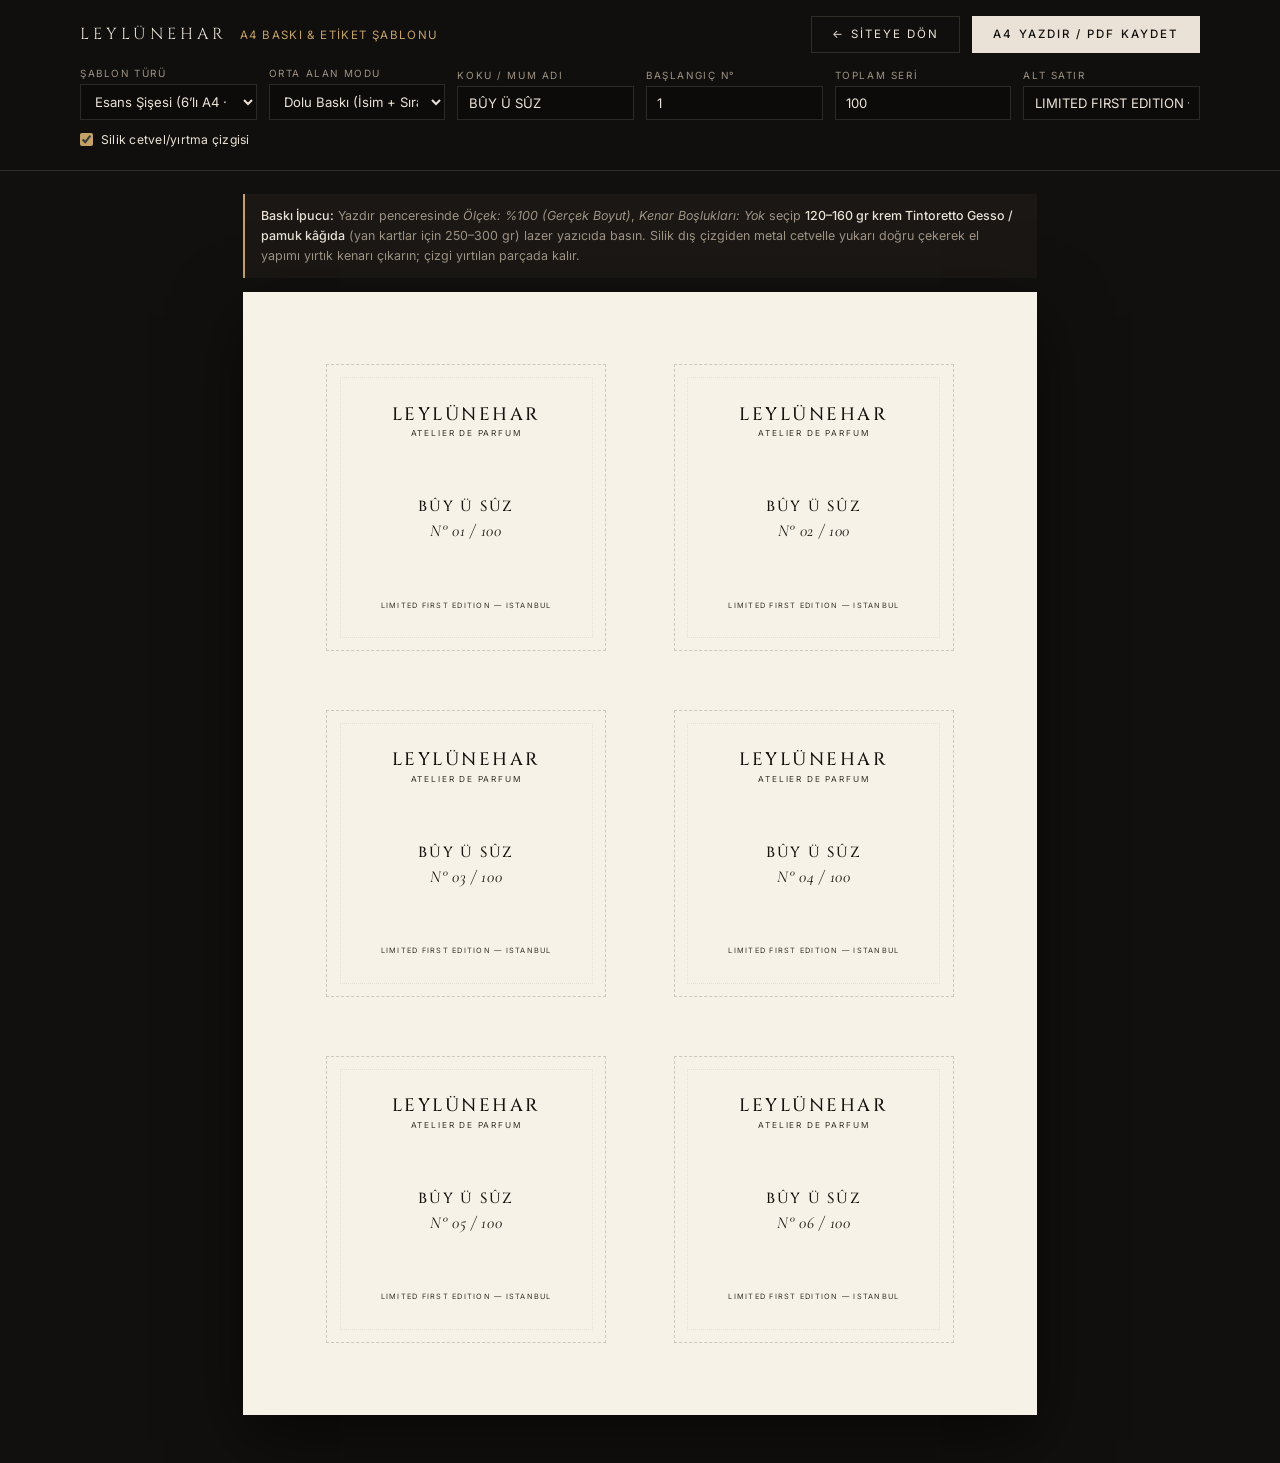
==== etiket-sablonu.html @ 0adfe6ba "Add printable A4 Leylünehar label and atelier card template" ====
<!DOCTYPE html>
<html lang="tr">
<head>
  <meta charset="UTF-8" />
  <meta name="viewport" content="width=device-width, initial-scale=1.0" />
  <title>LEYLÜNEHAR — A4 Baskıya Hazır Etiket &amp; Kart Şablonu</title>
  <link rel="preconnect" href="https://fonts.googleapis.com" />
  <link rel="preconnect" href="https://fonts.gstatic.com" crossorigin />
  <link href="https://fonts.googleapis.com/css2?family=Cinzel:wght@400;500;600&family=Cormorant+Garamond:ital,wght@0,400;0,500;1,400;1,500&family=Inter:wght@300;400;500&display=swap" rel="stylesheet" />
  <style>
    :root {
      --bg: #12100e;
      --panel: #1a1714;
      --ink: #eae2d6;
      --muted: #9e9384;
      --brass: #c4a267;
      --hairline: rgba(234, 226, 214, 0.14);
      --print-ink: #161310;
      --print-sub: #38322b;
    }

    * { box-sizing: border-box; margin: 0; padding: 0; }

    body {
      font-family: 'Inter', -apple-system, sans-serif;
      background: var(--bg);
      color: var(--ink);
      min-height: 100vh;
      padding-bottom: 3rem;
    }

    /* Screen-only Studio Toolbar */
    .toolbar {
      position: sticky;
      top: 0;
      z-index: 100;
      background: rgba(18, 16, 14, 0.96);
      backdrop-filter: blur(10px);
      border-bottom: 1px solid var(--hairline);
      padding: 1rem 1.5rem;
    }

    .toolbar-inner {
      max-width: 1120px;
      margin-inline: auto;
      display: flex;
      flex-direction: column;
      gap: 0.9rem;
    }

    .toolbar-top {
      display: flex;
      justify-content: space-between;
      align-items: center;
      flex-wrap: wrap;
      gap: 1rem;
    }

    .toolbar-brand {
      display: flex;
      align-items: baseline;
      gap: 0.85rem;
    }

    .toolbar-brand h1 {
      font-family: 'Cinzel', serif;
      font-size: 1rem;
      letter-spacing: 0.24em;
      font-weight: 400;
    }

    .toolbar-brand span {
      font-size: 0.72rem;
      color: var(--brass);
      letter-spacing: 0.12em;
      text-transform: uppercase;
    }

    .toolbar-actions {
      display: flex;
      align-items: center;
      gap: 0.75rem;
    }

    .btn {
      font: inherit;
      font-size: 0.72rem;
      letter-spacing: 0.18em;
      text-transform: uppercase;
      padding: 0.65rem 1.25rem;
      cursor: pointer;
      border: 1px solid var(--hairline);
      background: transparent;
      color: var(--ink);
      text-decoration: none;
      transition: all 0.25s ease;
    }

    .btn:hover { border-color: var(--brass); color: var(--brass); }

    .btn-primary {
      background: var(--ink);
      color: var(--bg);
      border-color: var(--ink);
      font-weight: 500;
    }

    .btn-primary:hover {
      background: var(--brass);
      border-color: var(--brass);
      color: var(--bg);
    }

    .controls-grid {
      display: grid;
      grid-template-columns: repeat(auto-fit, minmax(155px, 1fr));
      gap: 0.75rem;
      align-items: end;
    }

    .ctrl {
      display: flex;
      flex-direction: column;
      gap: 0.32rem;
    }

    .ctrl label {
      font-size: 0.62rem;
      letter-spacing: 0.16em;
      text-transform: uppercase;
      color: var(--muted);
    }

    .ctrl input,
    .ctrl select {
      background: #0d0b0a;
      border: 1px solid var(--hairline);
      color: var(--ink);
      padding: 0.5rem 0.65rem;
      font: inherit;
      font-size: 0.82rem;
    }

    .ctrl input:focus,
    .ctrl select:focus {
      outline: none;
      border-color: var(--brass);
    }

    .ctrl-check {
      flex-direction: row;
      align-items: center;
      gap: 0.5rem;
      padding-bottom: 0.45rem;
    }

    .ctrl-check input { width: auto; accent-color: var(--brass); }
    .ctrl-check label { cursor: pointer; text-transform: none; letter-spacing: 0.02em; font-size: 0.76rem; color: var(--ink); }

    .tip-bar {
      max-width: 210mm;
      margin: 1.4rem auto 0.9rem;
      padding: 0.75rem 1rem;
      background: var(--panel);
      border-left: 2px solid var(--brass);
      font-size: 0.78rem;
      color: var(--muted);
      line-height: 1.6;
    }

    .tip-bar strong { color: var(--ink); font-weight: 500; }

    /* ========================================================================
       EXACT A4 PRINT SHEET (210mm × 297mm)
       ======================================================================== */
    .a4-sheet {
      width: 210mm;
      height: 297mm;
      margin: 0 auto;
      background: #f7f2e8; /* Screen preview mimics cream cotton paper; transparent in print */
      color: var(--print-ink);
      box-shadow: 0 24px 64px rgba(0, 0, 0, 0.55);
      padding: 16mm 16mm;
      display: grid;
      align-content: space-between;
      justify-content: space-between;
      position: relative;
    }

    .a4-sheet.layout-bottle {
      grid-template-columns: repeat(2, 74mm);
      grid-template-rows: repeat(3, 76mm);
      padding: 19mm 22mm;
    }

    .a4-sheet.layout-candle {
      grid-template-columns: repeat(2, 78mm);
      grid-template-rows: repeat(3, 80mm);
      padding: 16mm 20mm;
    }

    .a4-sheet.layout-card {
      grid-template-columns: repeat(2, 82mm);
      grid-template-rows: repeat(4, 56mm);
      padding: 18mm 18mm;
    }

    /* Individual Label Cell with generous tear margin around content */
    .label-cell {
      position: relative;
      display: flex;
      flex-direction: column;
      align-items: center;
      justify-content: space-between;
      text-align: center;
      padding: 11mm 9mm;
    }

    .a4-sheet.layout-card .label-cell {
      padding: 8mm 8mm;
    }

    /* Subtle corner tear-guide marks (torn away when using metal ruler) */
    .show-guides .label-cell::before,
    .show-guides .label-cell::after {
      content: '';
      position: absolute;
      inset: 0;
      border: 0.25mm dashed rgba(22, 19, 16, 0.18);
      pointer-events: none;
    }

    .show-guides .label-cell::after {
      inset: 3.5mm;
      border: 0.2mm dotted rgba(22, 19, 16, 0.08);
    }

    .lbl-top {
      display: flex;
      flex-direction: column;
      align-items: center;
      gap: 1.2mm;
    }

    .lbl-brand {
      font-family: 'Cinzel', Georgia, serif;
      font-size: 13.5pt;
      font-weight: 500;
      letter-spacing: 0.14em;
      color: var(--print-ink);
      line-height: 1;
    }

    .a4-sheet.layout-card .lbl-brand {
      font-size: 11.5pt;
    }

    .lbl-atelier {
      font-family: 'Inter', sans-serif;
      font-size: 6.2pt;
      font-weight: 400;
      letter-spacing: 0.22em;
      text-transform: uppercase;
      color: var(--print-sub);
    }

    .lbl-center {
      display: flex;
      flex-direction: column;
      align-items: center;
      justify-content: center;
      gap: 1.4mm;
      min-height: 15mm;
    }

    .a4-sheet.layout-card .lbl-center {
      min-height: 11mm;
    }

    .lbl-name {
      font-family: 'Cinzel', Georgia, serif;
      font-size: 11pt;
      font-weight: 500;
      letter-spacing: 0.12em;
      color: var(--print-ink);
    }

    .a4-sheet.layout-card .lbl-name {
      font-size: 10pt;
    }

    .lbl-edition {
      font-family: 'Cormorant Garamond', Georgia, serif;
      font-style: italic;
      font-size: 12.5pt;
      font-weight: 400;
      letter-spacing: 0.04em;
      color: var(--print-ink);
    }

    .lbl-bottom {
      font-family: 'Inter', sans-serif;
      font-size: 5.5pt;
      font-weight: 400;
      letter-spacing: 0.17em;
      text-transform: uppercase;
      color: var(--print-sub);
    }

    /* Print Rules: Pure 1:1 A4 Black Ink on User's Cotton Paper */
    @page {
      size: A4 portrait;
      margin: 0;
    }

    @media print {
      body {
        background: #ffffff;
        padding: 0;
        margin: 0;
      }
      .toolbar,
      .tip-bar {
        display: none !important;
      }
      .a4-sheet {
        background: transparent !important;
        box-shadow: none !important;
        margin: 0 !important;
        page-break-after: avoid;
      }
    }
  </style>
</head>
<body>
  <header class="toolbar">
    <div class="toolbar-inner">
      <div class="toolbar-top">
        <div class="toolbar-brand">
          <h1>LEYLÜNEHAR</h1>
          <span>A4 Baskı &amp; Etiket Şablonu</span>
        </div>
        <div class="toolbar-actions">
          <a href="index.html" class="btn">&larr; Siteye Dön</a>
          <button type="button" class="btn btn-primary" id="printBtn">A4 Yazdır / PDF Kaydet</button>
        </div>
      </div>

      <div class="controls-grid">
        <div class="ctrl">
          <label for="tplType">Şablon Türü</label>
          <select id="tplType">
            <option value="bottle">Esans Şişesi (6’lı A4 · 74×76mm)</option>
            <option value="candle">Kaplı Mum (6’lı A4 · 78×80mm)</option>
            <option value="card">Heykelsi Mum Yan Kartı (8’li A4 · 82×56mm)</option>
          </select>
        </div>

        <div class="ctrl">
          <label for="centerMode">Orta Alan Modu</label>
          <select id="centerMode">
            <option value="full">Dolu Baskı (İsim + Sıralı N°)</option>
            <option value="nameOnly">Sadece İsim (N° Elle Yazılacak)</option>
            <option value="blank">Ortası Boş (Matbaa Sabit Şablon)</option>
          </select>
        </div>

        <div class="ctrl">
          <label for="editionName">Koku / Mum Adı</label>
          <input type="text" id="editionName" value="BÛY Ü SÛZ" />
        </div>

        <div class="ctrl">
          <label for="startNum">Başlangıç N°</label>
          <input type="number" id="startNum" value="1" min="0" max="999" />
        </div>

        <div class="ctrl">
          <label for="totalNum">Toplam Seri</label>
          <input type="number" id="totalNum" value="100" min="1" max="999" />
        </div>

        <div class="ctrl">
          <label for="bottomLine">Alt Satır</label>
          <input type="text" id="bottomLine" value="LIMITED FIRST EDITION — ISTANBUL" />
        </div>

        <div class="ctrl ctrl-check">
          <input type="checkbox" id="showGuides" checked />
          <label for="showGuides">Silik cetvel/yırtma çizgisi</label>
        </div>
      </div>
    </div>
  </header>

  <p class="tip-bar">
    <strong>Baskı İpucu:</strong> Yazdır penceresinde <em>Ölçek: %100 (Gerçek Boyut)</em>, <em>Kenar Boşlukları: Yok</em> seçip
    <strong>120–160 gr krem Tintoretto Gesso / pamuk kâğıda</strong> (yan kartlar için 250–300 gr) lazer yazıcıda basın.
    Silik dış çizgiden metal cetvelle yukarı doğru çekerek el yapımı yırtık kenarı çıkarın; çizgi yırtılan parçada kalır.
  </p>

  <main class="a4-sheet layout-bottle show-guides" id="a4Sheet" aria-label="A4 Baskı Önizlemesi">
    <!-- Rendered dynamically -->
  </main>

  <script>
    const tplType = document.getElementById('tplType');
    const centerMode = document.getElementById('centerMode');
    const editionName = document.getElementById('editionName');
    const startNum = document.getElementById('startNum');
    const totalNum = document.getElementById('totalNum');
    const bottomLine = document.getElementById('bottomLine');
    const showGuides = document.getElementById('showGuides');
    const a4Sheet = document.getElementById('a4Sheet');
    const printBtn = document.getElementById('printBtn');

    const CONFIG = {
      bottle: { count: 6, atelier: 'ATELIER DE PARFUM', defaultName: 'BÛY Ü SÛZ', defaultTotal: 100 },
      candle: { count: 6, atelier: 'ATELIER DE CIRE', defaultName: 'KANDİL-İ LEYL', defaultTotal: 150 },
      card:   { count: 8, atelier: 'ATELIER DE CIRE', defaultName: 'BURGU-İ LEYL', defaultTotal: 120 }
    };

    function pad2(n) {
      return String(Math.max(0, Number(n) || 0)).padStart(2, '0');
    }

    function renderSheet() {
      const type = tplType.value;
      const cfg = CONFIG[type];
      const mode = centerMode.value;
      const nameVal = editionName.value.trim();
      const start = parseInt(startNum.value, 10) || 1;
      const total = parseInt(totalNum.value, 10) || cfg.defaultTotal;
      const footerVal = bottomLine.value.trim();

      a4Sheet.className = `a4-sheet layout-${type}${showGuides.checked ? ' show-guides' : ''}`;
      a4Sheet.innerHTML = '';

      for (let i = 0; i < cfg.count; i++) {
        const num = pad2(start + i);
        let centerHtml = '';

        if (mode === 'full') {
          centerHtml = `
            <div class="lbl-name">${nameVal}</div>
            <div class="lbl-edition">N° ${num} / ${total}</div>
          `;
        } else if (mode === 'nameOnly') {
          centerHtml = `
            <div class="lbl-name">${nameVal}</div>
            <div class="lbl-edition" style="opacity:0.45">N° &nbsp;&nbsp;&nbsp;&nbsp; / ${total}</div>
          `;
        } else {
          centerHtml = '';
        }

        const cell = document.createElement('div');
        cell.className = 'label-cell';
        cell.innerHTML = `
          <div class="lbl-top">
            <div class="lbl-brand">LEYLÜNEHAR</div>
            <div class="lbl-atelier">${cfg.atelier}</div>
          </div>
          <div class="lbl-center">${centerHtml}</div>
          <div class="lbl-bottom">${footerVal}</div>
        `;
        a4Sheet.appendChild(cell);
      }
    }

    tplType.addEventListener('change', () => {
      const cfg = CONFIG[tplType.value];
      editionName.value = cfg.defaultName;
      totalNum.value = cfg.defaultTotal;
      renderSheet();
    });

    [centerMode, editionName, startNum, totalNum, bottomLine, showGuides].forEach((el) => {
      el.addEventListener('input', renderSheet);
      el.addEventListener('change', renderSheet);
    });

    printBtn.addEventListener('click', () => window.print());

    renderSheet();
  </script>
</body>
</html>
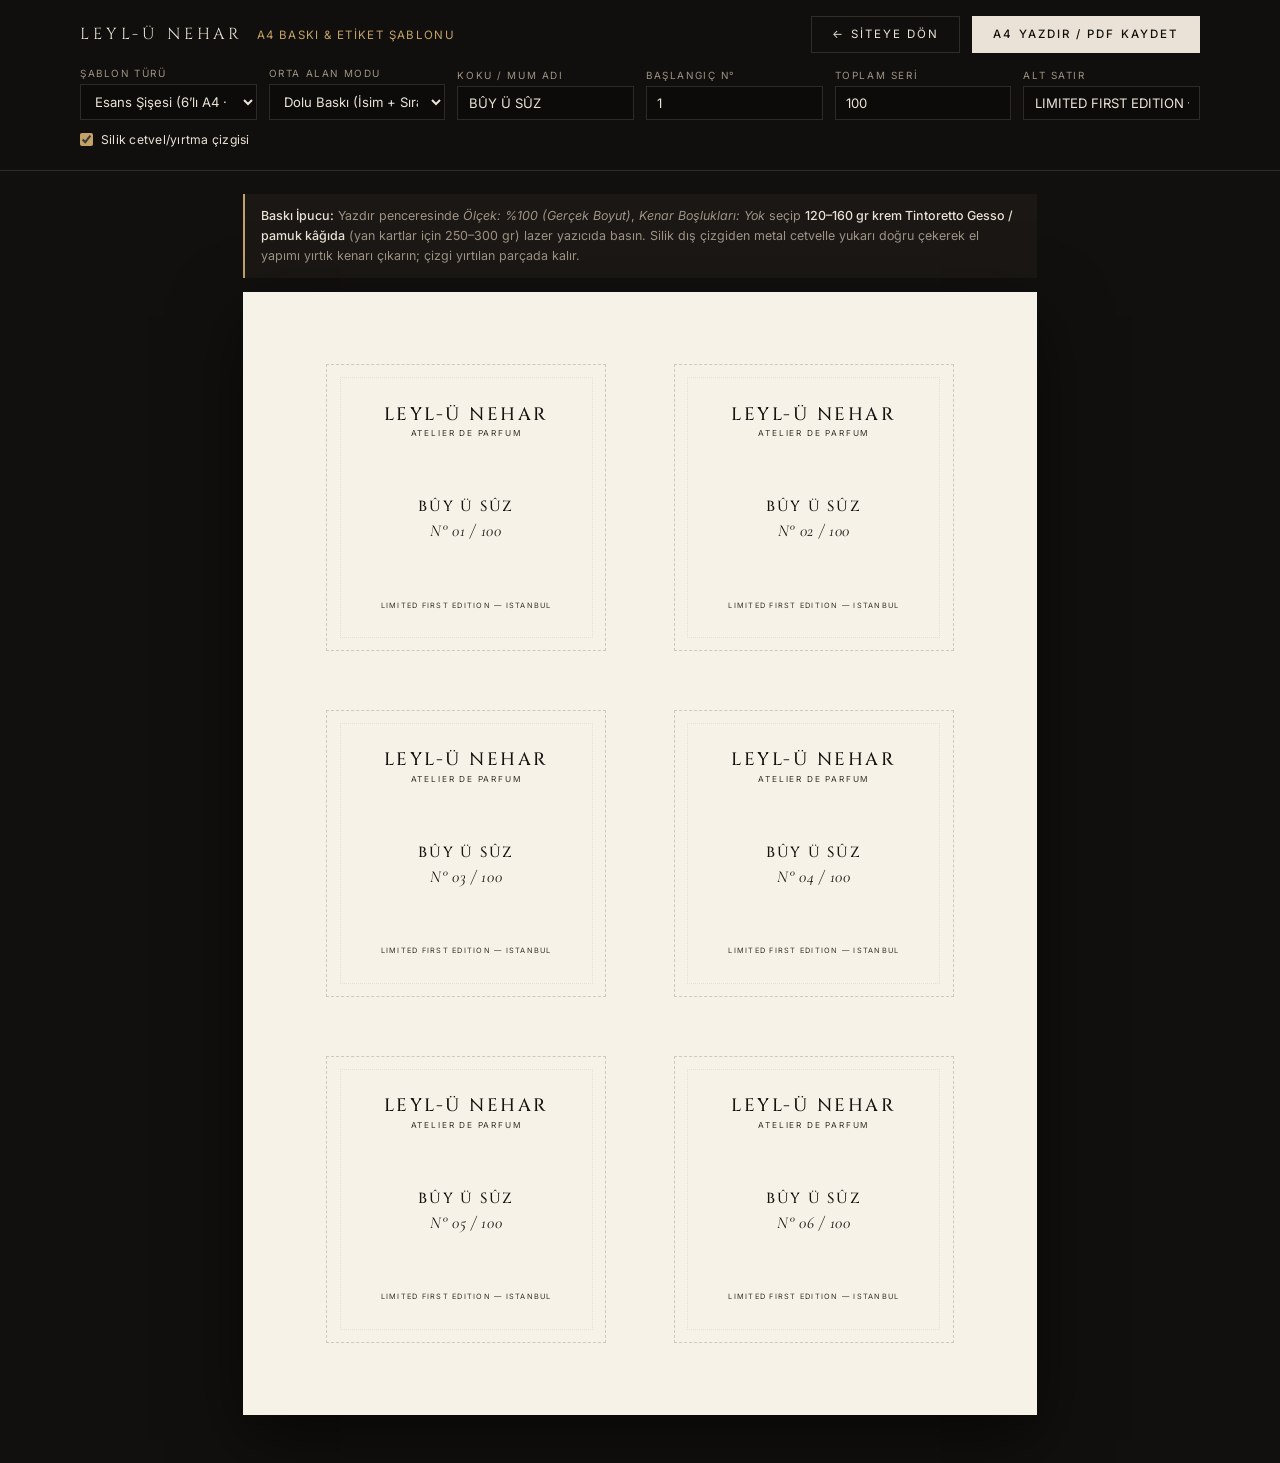
==== commit 71fabc43: "Update brand display name and all 11 product visuals to LEYL-Ü NEHAR" ====
--- a/etiket-sablonu.html
+++ b/etiket-sablonu.html
@@ -3,7 +3,7 @@
 <head>
   <meta charset="UTF-8" />
   <meta name="viewport" content="width=device-width, initial-scale=1.0" />
-  <title>LEYLÜNEHAR — A4 Baskıya Hazır Etiket &amp; Kart Şablonu</title>
+  <title>LEYL-Ü NEHAR — A4 Baskıya Hazır Etiket &amp; Kart Şablonu</title>
   <link rel="preconnect" href="https://fonts.googleapis.com" />
   <link rel="preconnect" href="https://fonts.gstatic.com" crossorigin />
   <link href="https://fonts.googleapis.com/css2?family=Cinzel:wght@400;500;600&family=Cormorant+Garamond:ital,wght@0,400;0,500;1,400;1,500&family=Inter:wght@300;400;500&display=swap" rel="stylesheet" />
@@ -337,7 +337,7 @@
     <div class="toolbar-inner">
       <div class="toolbar-top">
         <div class="toolbar-brand">
-          <h1>LEYLÜNEHAR</h1>
+          <h1>LEYL-Ü NEHAR</h1>
           <span>A4 Baskı &amp; Etiket Şablonu</span>
         </div>
         <div class="toolbar-actions">
@@ -458,7 +458,7 @@
         cell.className = 'label-cell';
         cell.innerHTML = `
           <div class="lbl-top">
-            <div class="lbl-brand">LEYLÜNEHAR</div>
+            <div class="lbl-brand">LEYL-Ü NEHAR</div>
             <div class="lbl-atelier">${cfg.atelier}</div>
           </div>
           <div class="lbl-center">${centerHtml}</div>
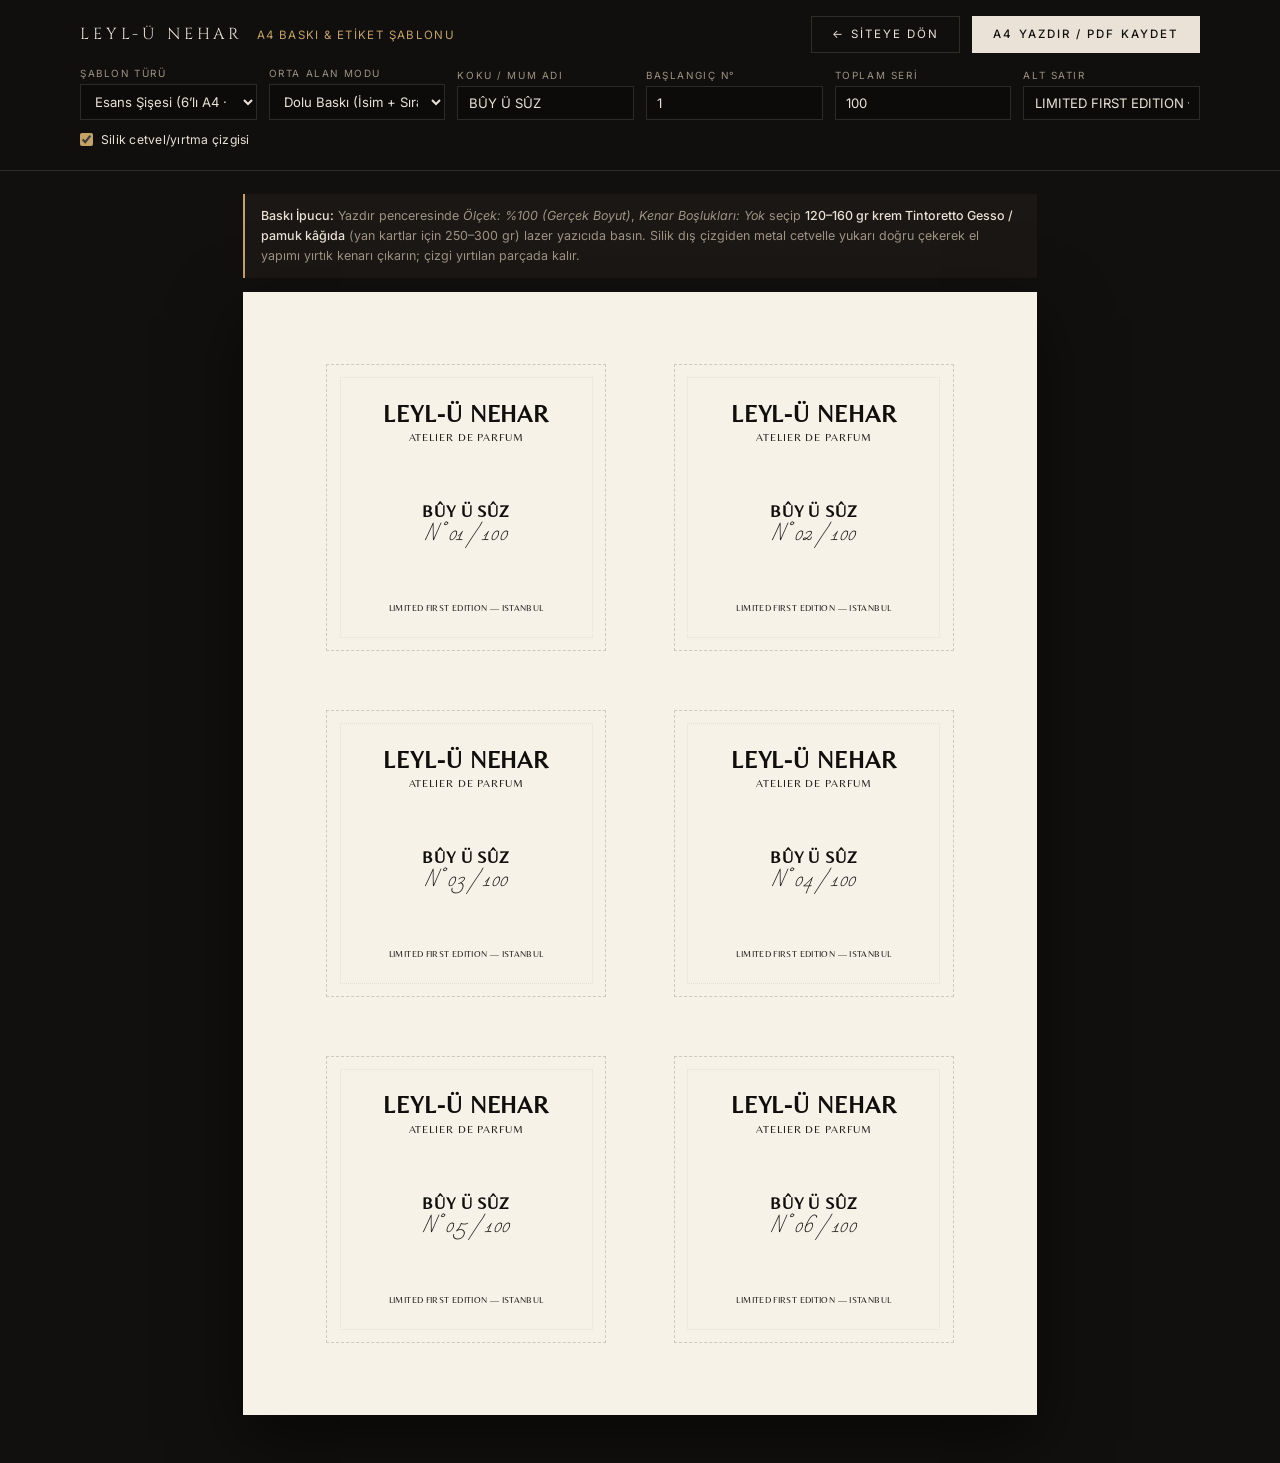
==== commit 4d2fa9b8: "Match A4 label template typography 1:1 with bottle Optima/script style" ====
--- a/etiket-sablonu.html
+++ b/etiket-sablonu.html
@@ -6,7 +6,7 @@
   <title>LEYL-Ü NEHAR — A4 Baskıya Hazır Etiket &amp; Kart Şablonu</title>
   <link rel="preconnect" href="https://fonts.googleapis.com" />
   <link rel="preconnect" href="https://fonts.gstatic.com" crossorigin />
-  <link href="https://fonts.googleapis.com/css2?family=Cinzel:wght@400;500;600&family=Cormorant+Garamond:ital,wght@0,400;0,500;1,400;1,500&family=Inter:wght@300;400;500&display=swap" rel="stylesheet" />
+  <link href="https://fonts.googleapis.com/css2?family=Bad+Script&family=Belleza&family=Cinzel:wght@400;500;600&family=Inter:wght@300;400;500&display=swap" rel="stylesheet" />
   <style>
     :root {
       --bg: #12100e;
@@ -213,11 +213,11 @@
       align-items: center;
       justify-content: space-between;
       text-align: center;
-      padding: 11mm 9mm;
+      padding: 10mm 7mm;
     }
 
     .a4-sheet.layout-card .label-cell {
-      padding: 8mm 8mm;
+      padding: 7.5mm 7mm;
     }
 
     /* Subtle corner tear-guide marks (torn away when using metal ruler) */
@@ -239,29 +239,33 @@
       display: flex;
       flex-direction: column;
       align-items: center;
-      gap: 1.2mm;
+      gap: 1.5mm;
     }
 
     .lbl-brand {
-      font-family: 'Cinzel', Georgia, serif;
-      font-size: 13.5pt;
+      font-family: Optima, 'Belleza', Georgia, serif;
+      font-size: 18pt;
+      font-weight: 600;
+      letter-spacing: 0.04em;
+      color: #110f0d;
+      line-height: 1;
+    }
+
+    .a4-sheet.layout-card .lbl-brand {
+      font-size: 14.5pt;
+    }
+
+    .lbl-atelier {
+      font-family: Optima, 'Belleza', sans-serif;
+      font-size: 8.4pt;
       font-weight: 500;
-      letter-spacing: 0.14em;
-      color: var(--print-ink);
-      line-height: 1;
-    }
-
-    .a4-sheet.layout-card .lbl-brand {
-      font-size: 11.5pt;
-    }
-
-    .lbl-atelier {
-      font-family: 'Inter', sans-serif;
-      font-size: 6.2pt;
-      font-weight: 400;
-      letter-spacing: 0.22em;
+      letter-spacing: 0.08em;
       text-transform: uppercase;
-      color: var(--print-sub);
+      color: #24201c;
+    }
+
+    .a4-sheet.layout-card .lbl-atelier {
+      font-size: 7pt;
     }
 
     .lbl-center {
@@ -269,8 +273,8 @@
       flex-direction: column;
       align-items: center;
       justify-content: center;
-      gap: 1.4mm;
-      min-height: 15mm;
+      gap: 0.8mm;
+      min-height: 16mm;
     }
 
     .a4-sheet.layout-card .lbl-center {
@@ -278,33 +282,43 @@
     }
 
     .lbl-name {
-      font-family: 'Cinzel', Georgia, serif;
+      font-family: Optima, 'Belleza', Georgia, serif;
+      font-size: 12.8pt;
+      font-weight: 600;
+      letter-spacing: 0.05em;
+      color: #110f0d;
+      line-height: 1.1;
+    }
+
+    .a4-sheet.layout-card .lbl-name {
       font-size: 11pt;
+    }
+
+    .lbl-edition {
+      font-family: 'Bad Script', 'Cormorant Garamond', cursive;
+      font-style: italic;
+      font-size: 13.5pt;
+      font-weight: 400;
+      letter-spacing: 0.03em;
+      color: #1b1714;
+      line-height: 1.15;
+    }
+
+    .a4-sheet.layout-card .lbl-edition {
+      font-size: 11.5pt;
+    }
+
+    .lbl-bottom {
+      font-family: Optima, 'Belleza', sans-serif;
+      font-size: 7pt;
       font-weight: 500;
-      letter-spacing: 0.12em;
-      color: var(--print-ink);
-    }
-
-    .a4-sheet.layout-card .lbl-name {
-      font-size: 10pt;
-    }
-
-    .lbl-edition {
-      font-family: 'Cormorant Garamond', Georgia, serif;
-      font-style: italic;
-      font-size: 12.5pt;
-      font-weight: 400;
       letter-spacing: 0.04em;
-      color: var(--print-ink);
-    }
-
-    .lbl-bottom {
-      font-family: 'Inter', sans-serif;
-      font-size: 5.5pt;
-      font-weight: 400;
-      letter-spacing: 0.17em;
       text-transform: uppercase;
-      color: var(--print-sub);
+      color: #24201c;
+    }
+
+    .a4-sheet.layout-card .lbl-bottom {
+      font-size: 6pt;
     }
 
     /* Print Rules: Pure 1:1 A4 Black Ink on User's Cotton Paper */
